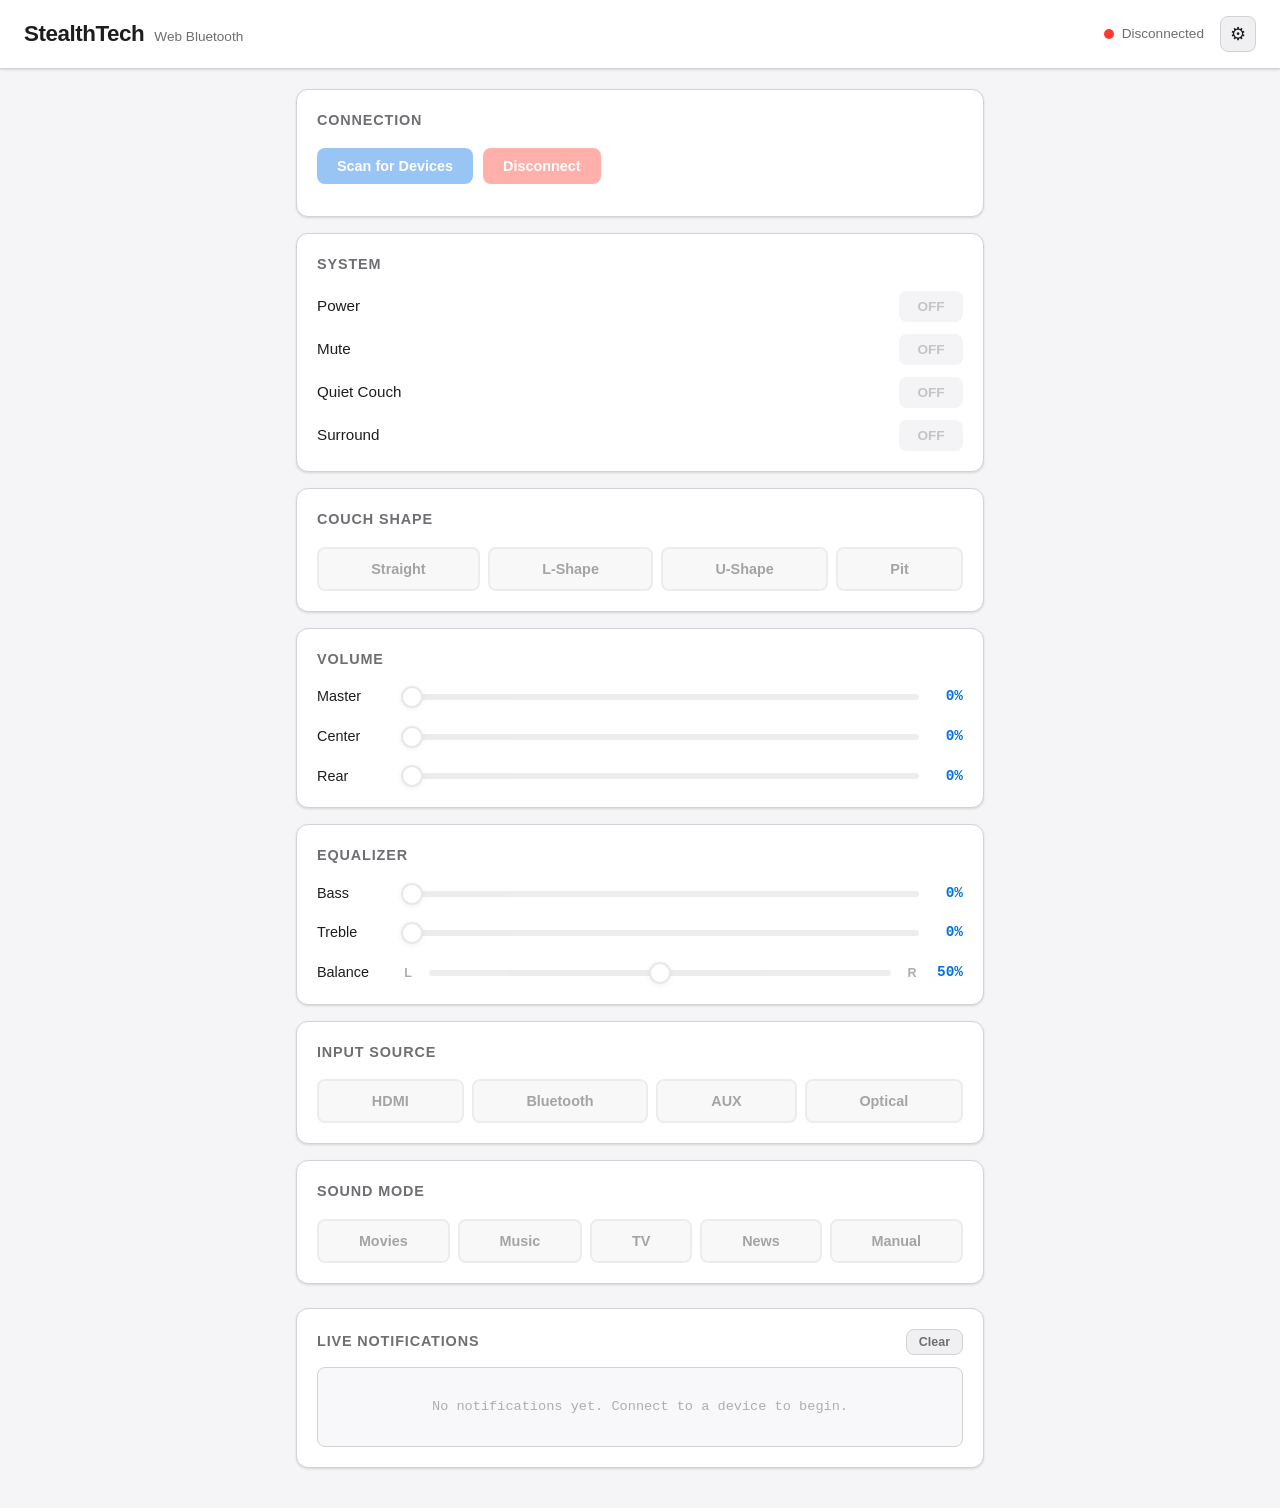
==== rust/cli/src/serve/static/standalone.html @ 354fd9c4 "Add full Rust workspace, Web Bluetooth UI, docs, and CI/CD Complete open-source implementation for c" ====
<!DOCTYPE html>
<html lang="en">
<head>
    <meta charset="UTF-8">
    <meta name="viewport" content="width=device-width, initial-scale=1.0">
    <title>Control Your Lovesac Sactionals StealthTech Sound + Charge From Your Phone</title>
    <meta name="description" content="Open this page on your phone and connect to your Lovesac Sactionals StealthTech Sound + Charge system in seconds. No app to install — control volume, bass, treble, inputs, and surround right from your browser.">
    <meta name="keywords" content="Lovesac, Sactionals, StealthTech, Sound + Charge, phone remote, control from phone, no app, web bluetooth, volume control, EQ, surround sound, Lovesac remote, Lovesac app alternative">
    <link rel="canonical" href="https://stealthtech.app/">
    <!-- Open Graph -->
    <meta property="og:title" content="Control Your Lovesac StealthTech From Your Phone — No App Needed">
    <meta property="og:description" content="Open this page on your phone and instantly connect to your Lovesac Sactionals StealthTech Sound + Charge. Adjust volume, EQ, inputs, and surround — no app install required.">
    <meta property="og:type" content="website">
    <meta property="og:url" content="https://stealthtech.app/">
    <meta property="og:image" content="https://stealthtech.app/favicon.svg">
    <meta property="og:site_name" content="StealthTech Remote">
    <!-- Twitter -->
    <meta name="twitter:card" content="summary">
    <meta name="twitter:title" content="Control Your Lovesac StealthTech From Your Phone — No App Needed">
    <meta name="twitter:description" content="Open this page and instantly connect to your Lovesac Sactionals Sound + Charge system. No app install required.">
    <!-- PWA / Mobile -->
    <link rel="stylesheet" href="style.css">
    <link rel="icon" href="favicon.svg" type="image/svg+xml">
    <link rel="manifest" href="manifest.json">
    <meta name="theme-color" content="#0071e3" media="(prefers-color-scheme: light)">
    <meta name="theme-color" content="#0a84ff" media="(prefers-color-scheme: dark)">
    <meta name="mobile-web-app-capable" content="yes">
    <!-- Structured Data -->
    <script type="application/ld+json">
    {
      "@context": "https://schema.org",
      "@type": "WebApplication",
      "name": "StealthTech Remote",
      "description": "Control your Lovesac Sactionals StealthTech Sound + Charge system from your phone. Open this page in Chrome, tap Connect, and adjust volume, EQ, inputs, and surround instantly — no app install needed.",
      "url": "https://stealthtech.app/",
      "applicationCategory": "UtilitiesApplication",
      "operatingSystem": "Android, Chrome OS, Windows, macOS",
      "browserRequirements": "Requires Web Bluetooth (Chrome, Edge, or Opera)",
      "offers": {
        "@type": "Offer",
        "price": "0",
        "priceCurrency": "USD"
      },
      "featureList": "Volume control, Bass and treble EQ, Input source switching, Sound mode presets, Surround speaker toggle, Couch shape configuration, Bluetooth media controls, Subwoofer status"
    }
    </script>
</head>
<body>
    <header>
        <div class="header-left">
            <h1>StealthTech</h1>
            <span class="subtitle">Web Bluetooth</span>
        </div>
        <div class="header-right">
            <div class="connection-status" id="connection-status" aria-live="polite">
                <span class="status-dot" id="status-dot"></span>
                <span class="status-text" id="status-text">Disconnected</span>
            </div>
            <button class="theme-toggle" id="theme-toggle" title="Toggle theme" aria-label="Toggle theme">
                <span id="theme-icon">&#9788;</span>
            </button>
        </div>
    </header>

    <main>
        <!-- Connection Panel -->
        <section class="card connection-card" id="connection-panel">
            <h2>Connection</h2>
            <!-- No mode tabs — bluetooth only -->
            <div class="mode-tabs" style="display:none">
                <button class="mode-tab" data-mode="server">Server BLE</button>
                <button class="mode-tab active" data-mode="bluetooth">Web Bluetooth</button>
            </div>
            <div id="server-connection" class="connection-mode" style="display:none">
                <div class="connection-controls">
                    <button class="btn btn-primary" id="scan-btn" disabled>Scan for Devices</button>
                    <button class="btn btn-danger" id="disconnect-btn" disabled>Disconnect</button>
                </div>
                <div class="device-list" id="device-list"></div>
            </div>
            <div id="bluetooth-connection" class="connection-mode">
                <div class="compat-banner" id="compat-banner" style="display:none"></div>
                <div class="connection-controls">
                    <button class="btn btn-primary" id="connect-btn">Connect</button>
                    <button class="btn btn-primary" id="reconnect-btn" style="display:none">Reconnect</button>
                    <button class="btn btn-danger" id="bt-disconnect-btn" disabled>Disconnect</button>
                </div>
            </div>
            <div id="firmware-info" class="device-list" style="display:none">
                <div class="device-item">
                    <div class="device-info">
                        <span class="device-name" id="device-name">Firmware</span>
                        <span class="device-address" id="firmware-version"></span>
                    </div>
                </div>
            </div>
            <div class="firmware-update-banner" id="firmware-update-banner" style="display:none"></div>
        </section>

        <!-- Power & Mute -->
        <section class="card" id="system-card">
            <h2>System</h2>
            <div class="toggle-group">
                <div class="toggle-row">
                    <label>Power</label>
                    <button class="toggle-btn" id="power-btn" data-active="false" aria-pressed="false">OFF</button>
                </div>
                <div class="toggle-row">
                    <label>Mute</label>
                    <button class="toggle-btn" id="mute-btn" data-active="false" aria-pressed="false">OFF</button>
                </div>
                <div class="toggle-row">
                    <label>Quiet Couch</label>
                    <button class="toggle-btn" id="quiet-couch-btn" data-active="false" aria-pressed="false">OFF</button>
                </div>
                <div class="toggle-row">
                    <label>Surround</label>
                    <button class="toggle-btn" id="surround-btn" data-active="false" aria-pressed="false">OFF</button>
                </div>
                <div class="toggle-row" id="subwoofer-row" style="display:none">
                    <label>Subwoofer</label>
                    <span class="status-badge" id="subwoofer-status">--</span>
                </div>
            </div>
        </section>

        <!-- Couch Shape -->
        <section class="card" id="shape-card">
            <h2>Couch Shape</h2>
            <div class="button-group">
                <button class="btn btn-option" data-shape="straight">Straight</button>
                <button class="btn btn-option" data-shape="lshape">L-Shape</button>
                <button class="btn btn-option" data-shape="ushape">U-Shape</button>
                <button class="btn btn-option" data-shape="pit">Pit</button>
            </div>
        </section>

        <!-- Volume Controls -->
        <section class="card" id="volume-card">
            <h2>Volume</h2>
            <div class="slider-group">
                <div class="slider-row">
                    <label for="volume-slider">Master</label>
                    <input type="range" id="volume-slider" min="0" max="36" value="0" aria-label="Master volume">
                    <span class="slider-value" id="volume-value">0%</span>
                </div>
                <div class="slider-row">
                    <label for="center-volume-slider">Center</label>
                    <input type="range" id="center-volume-slider" min="0" max="30" value="0" aria-label="Center volume">
                    <span class="slider-value" id="center-volume-value">0%</span>
                </div>
                <div class="slider-row">
                    <label for="rear-volume-slider">Rear</label>
                    <input type="range" id="rear-volume-slider" min="0" max="30" value="0" aria-label="Rear volume">
                    <span class="slider-value" id="rear-volume-value">0%</span>
                </div>
            </div>
        </section>

        <!-- EQ Controls -->
        <section class="card" id="eq-card">
            <h2>Equalizer</h2>
            <div class="slider-group">
                <div class="slider-row">
                    <label for="bass-slider">Bass</label>
                    <input type="range" id="bass-slider" min="0" max="20" value="0" aria-label="Bass level">
                    <span class="slider-value" id="bass-value">0%</span>
                </div>
                <div class="slider-row">
                    <label for="treble-slider">Treble</label>
                    <input type="range" id="treble-slider" min="0" max="20" value="0" aria-label="Treble level">
                    <span class="slider-value" id="treble-value">0%</span>
                </div>
                <div class="slider-row">
                    <label for="balance-slider">Balance</label>
                    <span class="slider-label-left">L</span>
                    <input type="range" id="balance-slider" min="0" max="100" value="50" aria-label="Left/right balance">
                    <span class="slider-label-right">R</span>
                    <span class="slider-value" id="balance-value">50%</span>
                </div>
            </div>
        </section>

        <!-- Input Source -->
        <section class="card" id="input-card">
            <h2>Input Source</h2>
            <div class="button-group">
                <button class="btn btn-option" data-input="hdmi">HDMI</button>
                <button class="btn btn-option" data-input="bluetooth">Bluetooth</button>
                <button class="btn btn-option" data-input="aux">AUX</button>
                <button class="btn btn-option" data-input="optical">Optical</button>
            </div>
        </section>

        <!-- Media Controls (shown only for Bluetooth input) -->
        <section class="card" id="media-card" style="display:none">
            <h2>Media Controls</h2>
            <div class="button-group media-controls">
                <button class="btn btn-option" id="skip-back-btn" aria-label="Previous track">&#9198;</button>
                <button class="btn btn-option" id="play-pause-btn" aria-label="Play/Pause">&#9199;</button>
                <button class="btn btn-option" id="skip-fwd-btn" aria-label="Next track">&#9197;</button>
            </div>
        </section>

        <!-- Sound Mode -->
        <section class="card" id="mode-card">
            <h2>Sound Mode</h2>
            <div class="button-group">
                <button class="btn btn-option" data-mode="movies" title="Enhanced surround and bass for movie soundtracks">Movies</button>
                <button class="btn btn-option" data-mode="music" title="Balanced stereo optimized for music playback">Music</button>
                <button class="btn btn-option" data-mode="tv" title="Balanced mode for TV shows and streaming">TV</button>
                <button class="btn btn-option" data-mode="news" title="Enhanced dialog clarity for speech-heavy content">News</button>
                <button class="btn btn-option" data-mode="manual" title="Uses your custom bass, treble, and balance settings">Manual</button>
            </div>
        </section>

        <!-- Notification Log -->
        <section class="card log-card" id="log-card">
            <div class="log-header">
                <h2>Live Notifications</h2>
                <button class="btn btn-small" id="clear-log-btn">Clear</button>
            </div>
            <div class="log-container" id="log-container">
                <div class="log-empty" id="log-empty">No notifications yet. Connect to a device to begin.</div>
            </div>
        </section>
    </main>

    <noscript>
        <section class="card" style="margin:20px auto;max-width:720px;padding:20px">
            <h2>Control Your Lovesac Sactionals StealthTech Sound + Charge</h2>
            <p>StealthTech Remote lets you control your Lovesac Sactionals StealthTech Sound + Charge system directly from your phone — no app to download or install. Open this page in Chrome on your phone, tap Connect, and you can adjust volume, bass, treble, balance, input source, sound modes, surround speakers, and more.</p>
            <p>JavaScript is required to connect to your system via Bluetooth. Please enable JavaScript and reload the page.</p>
        </section>
    </noscript>

    <script src="shared.js"></script>
    <script type="module" src="bluetooth.js"></script>
</body>
</html>
---- rust/cli/src/serve/static/style.css ----
/* ============================================================================
   StealthTech Remote -- CSS
   System-aware light/dark mode with manual toggle
   ============================================================================ */

/* ---------- Custom Properties (Light Mode Defaults) ---------- */
:root {
    --bg-primary: #f5f5f7;
    --bg-card: #ffffff;
    --bg-input: #f0f0f2;
    --text-primary: #1d1d1f;
    --text-secondary: #6e6e73;
    --text-muted: #aeaeb2;
    --border: #d2d2d7;
    --accent: #0071e3;
    --accent-hover: #0077ed;
    --accent-active: #0062cc;
    --danger: #ff3b30;
    --danger-hover: #e0352b;
    --success: #34c759;
    --warning: #ff9f0a;
    --shadow: 0 1px 3px rgba(0, 0, 0, 0.08), 0 1px 2px rgba(0, 0, 0, 0.06);
    --shadow-hover: 0 4px 12px rgba(0, 0, 0, 0.1);
    --radius: 12px;
    --radius-sm: 8px;
    --transition: 0.2s ease;
    --slider-track: #d2d2d7;
    --slider-fill: var(--accent);
    --slider-thumb: #ffffff;
    --slider-thumb-border: #c7c7cc;
    --toggle-off-bg: #e5e5ea;
    --toggle-on-bg: var(--accent);
    --log-bg: #f8f8fa;
    --log-entry: #e8e8ed;
}

/* ---------- Dark Mode ---------- */
[data-theme="dark"] {
    --bg-primary: #1c1c1e;
    --bg-card: #2c2c2e;
    --bg-input: #3a3a3c;
    --text-primary: #f5f5f7;
    --text-secondary: #98989d;
    --text-muted: #636366;
    --border: #48484a;
    --accent: #0a84ff;
    --accent-hover: #409cff;
    --accent-active: #0071e3;
    --shadow: 0 1px 3px rgba(0, 0, 0, 0.3), 0 1px 2px rgba(0, 0, 0, 0.2);
    --shadow-hover: 0 4px 12px rgba(0, 0, 0, 0.4);
    --slider-track: #48484a;
    --slider-thumb: #e5e5ea;
    --slider-thumb-border: #636366;
    --toggle-off-bg: #48484a;
    --log-bg: #1c1c1e;
    --log-entry: #3a3a3c;
}

/* ---------- System Dark Mode (auto) ---------- */
@media (prefers-color-scheme: dark) {
    :root:not([data-theme="light"]) {
        --bg-primary: #1c1c1e;
        --bg-card: #2c2c2e;
        --bg-input: #3a3a3c;
        --text-primary: #f5f5f7;
        --text-secondary: #98989d;
        --text-muted: #636366;
        --border: #48484a;
        --accent: #0a84ff;
        --accent-hover: #409cff;
        --accent-active: #0071e3;
        --shadow: 0 1px 3px rgba(0, 0, 0, 0.3), 0 1px 2px rgba(0, 0, 0, 0.2);
        --shadow-hover: 0 4px 12px rgba(0, 0, 0, 0.4);
        --slider-track: #48484a;
        --slider-thumb: #e5e5ea;
        --slider-thumb-border: #636366;
        --toggle-off-bg: #48484a;
        --log-bg: #1c1c1e;
        --log-entry: #3a3a3c;
    }
}

/* ---------- Reset & Base ---------- */
*, *::before, *::after {
    box-sizing: border-box;
    margin: 0;
    padding: 0;
}

body {
    font-family: -apple-system, BlinkMacSystemFont, "Segoe UI", Roboto,
        "Helvetica Neue", Arial, sans-serif;
    background: var(--bg-primary);
    color: var(--text-primary);
    line-height: 1.5;
    min-height: 100vh;
    transition: background var(--transition), color var(--transition);
}

/* ---------- Header ---------- */
header {
    display: flex;
    align-items: center;
    justify-content: space-between;
    padding: 16px 24px;
    background: var(--bg-card);
    border-bottom: 1px solid var(--border);
    position: sticky;
    top: 0;
    z-index: 100;
    box-shadow: var(--shadow);
}

.header-left {
    display: flex;
    align-items: baseline;
    gap: 10px;
}

header h1 {
    font-size: 1.4rem;
    font-weight: 700;
    letter-spacing: -0.02em;
}

.subtitle {
    font-size: 0.85rem;
    color: var(--text-secondary);
    font-weight: 400;
}

.header-right {
    display: flex;
    align-items: center;
    gap: 16px;
}

/* ---------- Connection Status ---------- */
.connection-status {
    display: flex;
    align-items: center;
    gap: 8px;
    font-size: 0.85rem;
    color: var(--text-secondary);
}

.status-dot {
    width: 10px;
    height: 10px;
    border-radius: 50%;
    background: var(--danger);
    transition: background var(--transition);
}

.status-dot.connected {
    background: var(--success);
}

.status-dot.connecting {
    background: var(--warning);
    animation: pulse 1.2s ease-in-out infinite;
}

@keyframes pulse {
    0%, 100% { opacity: 1; }
    50% { opacity: 0.4; }
}

/* ---------- Theme Toggle ---------- */
.theme-toggle {
    background: var(--bg-input);
    border: 1px solid var(--border);
    border-radius: var(--radius-sm);
    width: 36px;
    height: 36px;
    display: flex;
    align-items: center;
    justify-content: center;
    cursor: pointer;
    font-size: 1.1rem;
    color: var(--text-primary);
    transition: all var(--transition);
}

.theme-toggle:hover {
    background: var(--border);
}

/* ---------- Main Layout ---------- */
main {
    max-width: 720px;
    margin: 0 auto;
    padding: 20px 16px 40px;
    display: flex;
    flex-direction: column;
    gap: 16px;
}

/* ---------- Cards ---------- */
.card {
    background: var(--bg-card);
    border: 1px solid var(--border);
    border-radius: var(--radius);
    padding: 20px;
    box-shadow: var(--shadow);
    transition: box-shadow var(--transition), background var(--transition),
        border-color var(--transition);
}

.card h2 {
    font-size: 0.9rem;
    font-weight: 600;
    text-transform: uppercase;
    letter-spacing: 0.06em;
    color: var(--text-secondary);
    margin-bottom: 16px;
}

/* ---------- Mode Tabs ---------- */
.mode-tabs {
    display: flex;
    gap: 4px;
    margin-bottom: 16px;
    background: var(--bg-input);
    border-radius: var(--radius-sm);
    padding: 3px;
}

.mode-tab {
    flex: 1;
    padding: 8px 16px;
    border: none;
    border-radius: 6px;
    background: transparent;
    color: var(--text-secondary);
    font-size: 0.85rem;
    font-weight: 600;
    cursor: pointer;
    transition: all var(--transition);
}

.mode-tab:hover {
    color: var(--text-primary);
}

.mode-tab.active {
    background: var(--bg-card);
    color: var(--text-primary);
    box-shadow: 0 1px 3px rgba(0, 0, 0, 0.1);
}

/* ---------- Compat Banner ---------- */
.compat-banner {
    background: var(--warning);
    color: #1d1d1f;
    padding: 12px 16px;
    border-radius: var(--radius-sm);
    margin-bottom: 12px;
    font-size: 0.85rem;
    line-height: 1.5;
}

.compat-banner p {
    margin-bottom: 4px;
}

.compat-banner p:last-child {
    margin-bottom: 0;
}

/* ---------- Firmware Update Banner ---------- */
.firmware-update-banner {
    background: var(--warning);
    color: #1d1d1f;
    padding: 10px 14px;
    border-radius: var(--radius-sm);
    margin-top: 12px;
    font-size: 0.85rem;
    font-weight: 500;
    line-height: 1.4;
}

.firmware-update-banner a {
    color: #1d1d1f;
    font-weight: 700;
    text-decoration: underline;
}

/* ---------- Connection Card ---------- */
.connection-controls {
    display: flex;
    gap: 10px;
    margin-bottom: 12px;
}

.device-list {
    display: flex;
    flex-direction: column;
    gap: 6px;
}

.device-item {
    display: flex;
    align-items: center;
    justify-content: space-between;
    padding: 10px 14px;
    background: var(--bg-input);
    border-radius: var(--radius-sm);
    border: 1px solid var(--border);
    transition: all var(--transition);
}

.device-item:hover {
    border-color: var(--accent);
}

.device-info {
    display: flex;
    flex-direction: column;
}

.device-name {
    font-weight: 600;
    font-size: 0.95rem;
}

.device-address {
    font-size: 0.8rem;
    color: var(--text-secondary);
    font-family: "SF Mono", SFMono-Regular, Menlo, Monaco, Consolas, monospace;
}

.device-rssi {
    font-size: 0.8rem;
    color: var(--text-muted);
}

/* ---------- Buttons ---------- */
.btn {
    display: inline-flex;
    align-items: center;
    justify-content: center;
    padding: 10px 20px;
    border: none;
    border-radius: var(--radius-sm);
    font-size: 0.9rem;
    font-weight: 600;
    cursor: pointer;
    transition: all var(--transition);
    white-space: nowrap;
}

.btn:disabled {
    opacity: 0.4;
    cursor: not-allowed;
}

.btn-primary {
    background: var(--accent);
    color: #fff;
}

.btn-primary:hover:not(:disabled) {
    background: var(--accent-hover);
}

.btn-primary:active:not(:disabled) {
    background: var(--accent-active);
    transform: scale(0.97);
}

.btn-danger {
    background: var(--danger);
    color: #fff;
}

.btn-danger:hover:not(:disabled) {
    background: var(--danger-hover);
}

.btn-small {
    padding: 5px 12px;
    font-size: 0.78rem;
    background: var(--bg-input);
    color: var(--text-secondary);
    border: 1px solid var(--border);
}

.btn-small:hover {
    background: var(--border);
}

/* ---------- Option Buttons (Input/Mode) ---------- */
.button-group {
    display: flex;
    flex-wrap: wrap;
    gap: 8px;
}

.btn-option {
    flex: 1 1 auto;
    min-width: 100px;
    padding: 12px 16px;
    background: var(--bg-input);
    color: var(--text-primary);
    border: 2px solid var(--border);
    border-radius: var(--radius-sm);
    font-size: 0.9rem;
    font-weight: 600;
    cursor: pointer;
    transition: all var(--transition);
}

.btn-option:hover {
    border-color: var(--accent);
    color: var(--accent);
}

.btn-option.active {
    background: var(--accent);
    color: #fff;
    border-color: var(--accent);
}

/* ---------- Toggle Buttons ---------- */
.toggle-group {
    display: flex;
    flex-direction: column;
    gap: 12px;
}

.toggle-row {
    display: flex;
    align-items: center;
    justify-content: space-between;
}

.toggle-row label {
    font-size: 0.95rem;
    font-weight: 500;
}

.toggle-btn {
    min-width: 64px;
    padding: 8px 16px;
    border: none;
    border-radius: var(--radius-sm);
    font-size: 0.85rem;
    font-weight: 700;
    cursor: pointer;
    transition: all var(--transition);
    background: var(--toggle-off-bg);
    color: var(--text-secondary);
}

.toggle-btn[data-active="true"] {
    background: var(--toggle-on-bg);
    color: #fff;
}

.toggle-btn:disabled {
    opacity: 0.4;
    cursor: not-allowed;
}

/* ---------- Status Badge (subwoofer indicator) ---------- */
.status-badge {
    padding: 4px 12px;
    border-radius: var(--radius-sm);
    font-size: 0.82rem;
    font-weight: 600;
}

.badge-connected {
    background: rgba(52, 199, 89, 0.15);
    color: var(--success);
}

.badge-disconnected {
    background: rgba(255, 59, 48, 0.15);
    color: var(--danger);
}

/* ---------- Balance L/R labels ---------- */
.slider-label-left, .slider-label-right {
    font-size: 0.78rem;
    font-weight: 600;
    color: var(--text-muted);
    min-width: 14px;
    text-align: center;
}

/* ---------- Media Controls ---------- */
.media-controls {
    justify-content: center;
}

.media-controls .btn-option {
    flex: 0 0 auto;
    min-width: 60px;
    font-size: 1.4rem;
    padding: 12px 20px;
}

/* ---------- Sliders ---------- */
.slider-group {
    display: flex;
    flex-direction: column;
    gap: 18px;
}

.slider-row {
    display: flex;
    align-items: center;
    gap: 14px;
}

.slider-row label {
    min-width: 70px;
    font-size: 0.9rem;
    font-weight: 500;
    color: var(--text-primary);
}

.slider-value {
    min-width: 30px;
    text-align: right;
    font-size: 0.9rem;
    font-weight: 700;
    font-family: "SF Mono", SFMono-Regular, Menlo, Monaco, Consolas, monospace;
    color: var(--accent);
}

/* Custom range slider styling */
input[type="range"] {
    -webkit-appearance: none;
    appearance: none;
    flex: 1;
    height: 6px;
    background: var(--slider-track);
    border-radius: 3px;
    outline: none;
    transition: background var(--transition);
}

input[type="range"]::-webkit-slider-thumb {
    -webkit-appearance: none;
    appearance: none;
    width: 22px;
    height: 22px;
    background: var(--slider-thumb);
    border: 2px solid var(--slider-thumb-border);
    border-radius: 50%;
    cursor: pointer;
    box-shadow: 0 1px 4px rgba(0, 0, 0, 0.15);
    transition: all var(--transition);
}

input[type="range"]:disabled {
    opacity: 0.4;
    cursor: not-allowed;
}

input[type="range"]:disabled::-webkit-slider-thumb {
    cursor: not-allowed;
}

input[type="range"]::-webkit-slider-thumb:hover {
    transform: scale(1.15);
    border-color: var(--accent);
}

input[type="range"]::-webkit-slider-thumb:active {
    transform: scale(1.05);
    border-color: var(--accent);
    box-shadow: 0 0 0 4px rgba(0, 113, 227, 0.2);
}

input[type="range"]::-moz-range-thumb {
    width: 22px;
    height: 22px;
    background: var(--slider-thumb);
    border: 2px solid var(--slider-thumb-border);
    border-radius: 50%;
    cursor: pointer;
    box-shadow: 0 1px 4px rgba(0, 0, 0, 0.15);
    transition: all var(--transition);
}

input[type="range"]::-moz-range-thumb:hover {
    transform: scale(1.15);
    border-color: var(--accent);
}

input[type="range"]::-moz-range-track {
    height: 6px;
    background: var(--slider-track);
    border-radius: 3px;
}

/* ---------- Notification Log ---------- */
.log-card {
    margin-top: 8px;
}

.log-header {
    display: flex;
    align-items: center;
    justify-content: space-between;
    margin-bottom: 12px;
}

.log-header h2 {
    margin-bottom: 0;
}

.log-container {
    background: var(--log-bg);
    border: 1px solid var(--border);
    border-radius: var(--radius-sm);
    max-height: 260px;
    overflow-y: auto;
    padding: 8px;
    font-family: "SF Mono", SFMono-Regular, Menlo, Monaco, Consolas, monospace;
    font-size: 0.78rem;
    line-height: 1.6;
}

.log-empty {
    padding: 20px;
    text-align: center;
    color: var(--text-muted);
    font-family: inherit;
    font-size: 0.85rem;
}

.log-entry {
    padding: 4px 8px;
    border-radius: 4px;
    margin-bottom: 2px;
    word-break: break-all;
}

.log-entry:nth-child(odd) {
    background: var(--log-entry);
}

.log-time {
    color: var(--text-muted);
    margin-right: 8px;
}

.log-message {
    color: var(--text-primary);
}

/* ---------- Scanning indicator ---------- */
.scanning-indicator {
    display: flex;
    align-items: center;
    justify-content: center;
    gap: 10px;
    padding: 16px;
    color: var(--text-secondary);
    font-size: 0.9rem;
}

.spinner {
    width: 18px;
    height: 18px;
    border: 2px solid var(--border);
    border-top-color: var(--accent);
    border-radius: 50%;
    animation: spin 0.8s linear infinite;
}

@keyframes spin {
    to { transform: rotate(360deg); }
}

/* ---------- Error toast ---------- */
.error-toast {
    position: fixed;
    bottom: 20px;
    left: 50%;
    transform: translateX(-50%) translateY(100px);
    background: var(--danger);
    color: #fff;
    padding: 12px 24px;
    border-radius: var(--radius-sm);
    font-size: 0.9rem;
    font-weight: 500;
    box-shadow: 0 4px 16px rgba(0, 0, 0, 0.2);
    z-index: 200;
    opacity: 0;
    transition: all 0.3s ease;
    pointer-events: none;
}

.error-toast.visible {
    transform: translateX(-50%) translateY(0);
    opacity: 1;
    pointer-events: auto;
}

/* ---------- Responsive ---------- */
@media (max-width: 520px) {
    header {
        padding: 12px 16px;
    }

    header h1 {
        font-size: 1.15rem;
    }

    .subtitle {
        display: none;
    }

    main {
        padding: 12px 10px 32px;
        gap: 12px;
    }

    .card {
        padding: 16px;
    }

    .btn-option {
        min-width: 80px;
        padding: 10px 12px;
        font-size: 0.82rem;
    }

    .slider-row label {
        min-width: 55px;
        font-size: 0.82rem;
    }

    .connection-controls {
        flex-direction: column;
    }
}

@media (max-width: 360px) {
    .button-group {
        flex-direction: column;
    }

    .btn-option {
        min-width: auto;
    }
}
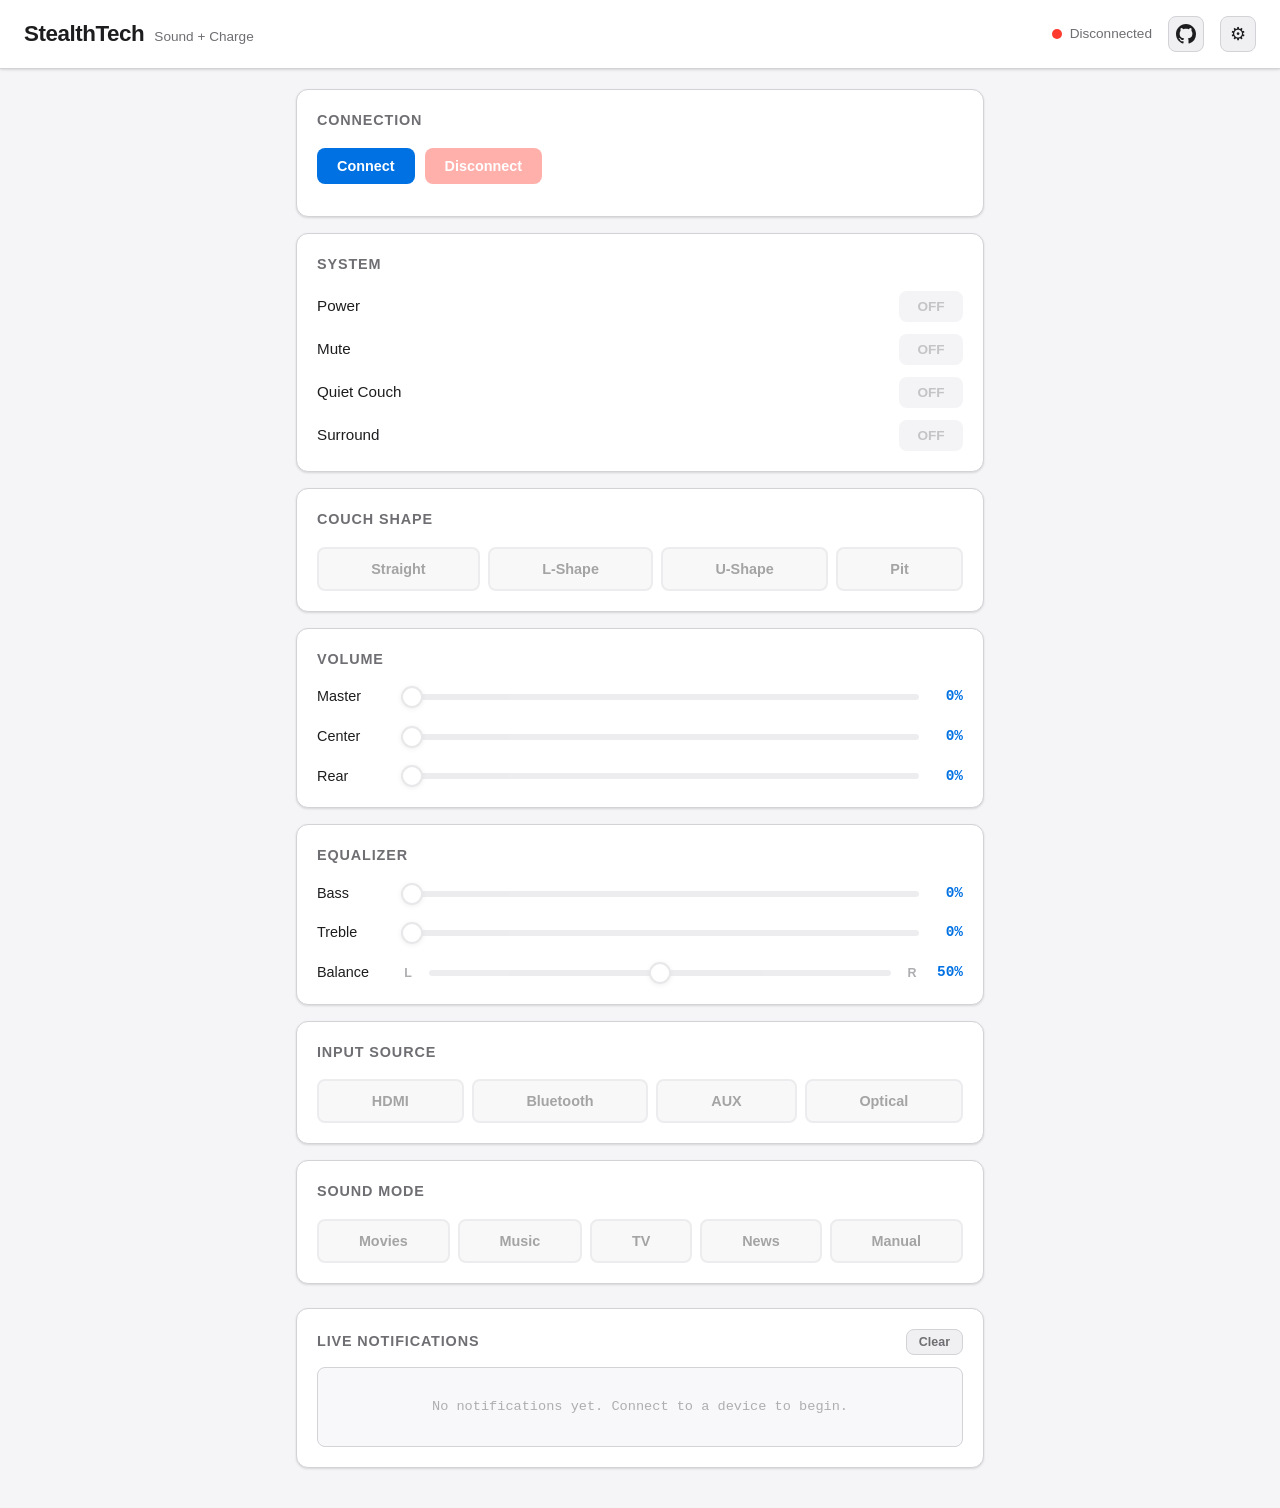
==== commit 72cdc67f: "Rebrand subtitle to Sound + Charge and add GitHub link Change the header subtitle from "Web Bluetoot" ====
--- a/rust/cli/src/serve/static/standalone.html
+++ b/rust/cli/src/serve/static/standalone.html
@@ -49,13 +49,16 @@
     <header>
         <div class="header-left">
             <h1>StealthTech</h1>
-            <span class="subtitle">Web Bluetooth</span>
+            <span class="subtitle">Sound + Charge</span>
         </div>
         <div class="header-right">
             <div class="connection-status" id="connection-status" aria-live="polite">
                 <span class="status-dot" id="status-dot"></span>
                 <span class="status-text" id="status-text">Disconnected</span>
             </div>
+            <a class="github-link" href="https://github.com/jackspirou/libstealthtech" target="_blank" rel="noopener" title="View source on GitHub" aria-label="View source on GitHub">
+                <svg width="20" height="20" viewBox="0 0 16 16" fill="currentColor"><path d="M8 0C3.58 0 0 3.58 0 8c0 3.54 2.29 6.53 5.47 7.59.4.07.55-.17.55-.38 0-.19-.01-.82-.01-1.49-2.01.37-2.53-.49-2.69-.94-.09-.23-.48-.94-.82-1.13-.28-.15-.68-.52-.01-.53.63-.01 1.08.58 1.23.82.72 1.21 1.87.87 2.33.66.07-.52.28-.87.51-1.07-1.78-.2-3.64-.89-3.64-3.95 0-.87.31-1.59.82-2.15-.08-.2-.36-1.02.08-2.12 0 0 .67-.21 2.2.82.64-.18 1.32-.27 2-.27s1.36.09 2 .27c1.53-1.04 2.2-.82 2.2-.82.44 1.1.16 1.92.08 2.12.51.56.82 1.27.82 2.15 0 3.07-1.87 3.75-3.65 3.95.29.25.54.73.54 1.48 0 1.07-.01 1.93-.01 2.2 0 .21.15.46.55.38A8.01 8.01 0 0 0 16 8c0-4.42-3.58-8-8-8z"/></svg>
+            </a>
             <button class="theme-toggle" id="theme-toggle" title="Toggle theme" aria-label="Toggle theme">
                 <span id="theme-icon">&#9788;</span>
             </button>
--- a/rust/cli/src/serve/static/style.css
+++ b/rust/cli/src/serve/static/style.css
@@ -186,6 +186,24 @@
     background: var(--border);
 }
 
+.github-link {
+    background: var(--bg-input);
+    border: 1px solid var(--border);
+    border-radius: var(--radius-sm);
+    width: 36px;
+    height: 36px;
+    display: flex;
+    align-items: center;
+    justify-content: center;
+    color: var(--text-primary);
+    transition: all var(--transition);
+    text-decoration: none;
+}
+
+.github-link:hover {
+    background: var(--border);
+}
+
 /* ---------- Main Layout ---------- */
 main {
     max-width: 720px;
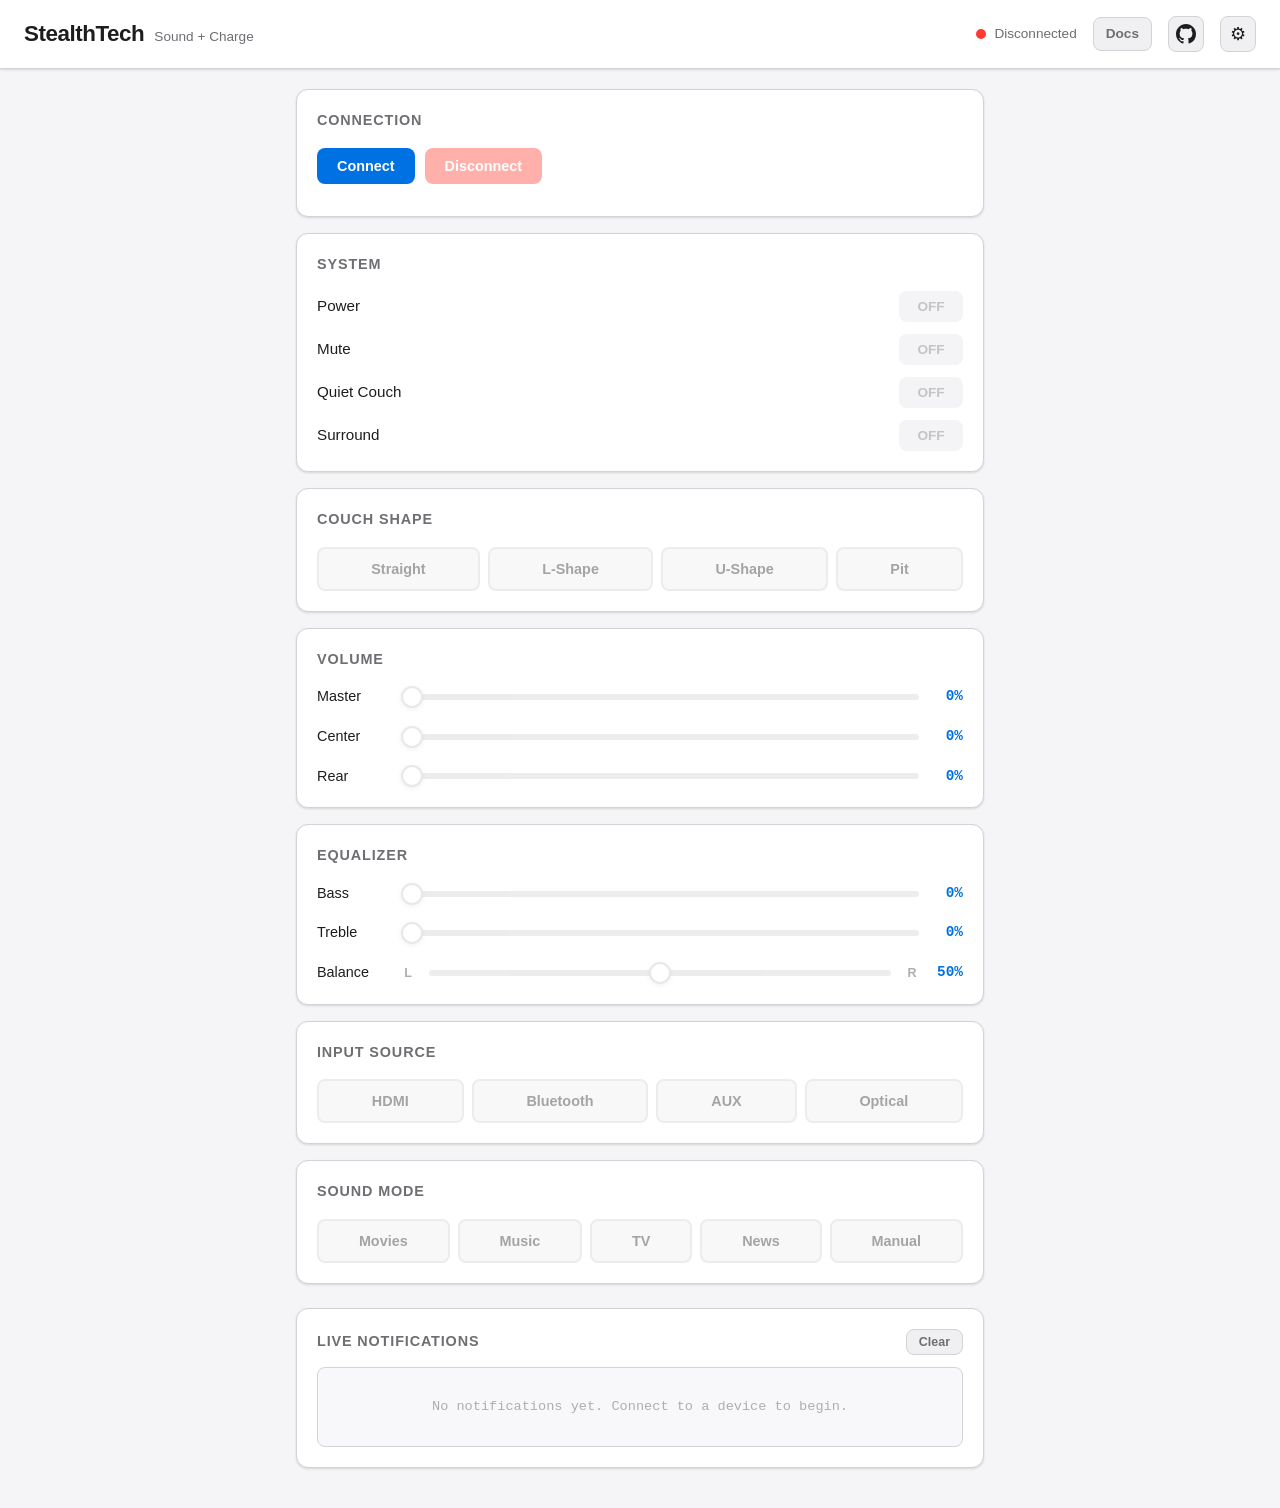
==== commit be4c3fa7: "Add documentation pages to stealthtech.app Embed the docs/ markdown files into the CLI binary via Ru" ====
--- a/rust/cli/src/serve/static/standalone.html
+++ b/rust/cli/src/serve/static/standalone.html
@@ -56,6 +56,7 @@
                 <span class="status-dot" id="status-dot"></span>
                 <span class="status-text" id="status-text">Disconnected</span>
             </div>
+            <a class="docs-link" href="/docs/" title="Documentation">Docs</a>
             <a class="github-link" href="https://github.com/jackspirou/libstealthtech" target="_blank" rel="noopener" title="View source on GitHub" aria-label="View source on GitHub">
                 <svg width="20" height="20" viewBox="0 0 16 16" fill="currentColor"><path d="M8 0C3.58 0 0 3.58 0 8c0 3.54 2.29 6.53 5.47 7.59.4.07.55-.17.55-.38 0-.19-.01-.82-.01-1.49-2.01.37-2.53-.49-2.69-.94-.09-.23-.48-.94-.82-1.13-.28-.15-.68-.52-.01-.53.63-.01 1.08.58 1.23.82.72 1.21 1.87.87 2.33.66.07-.52.28-.87.51-1.07-1.78-.2-3.64-.89-3.64-3.95 0-.87.31-1.59.82-2.15-.08-.2-.36-1.02.08-2.12 0 0 .67-.21 2.2.82.64-.18 1.32-.27 2-.27s1.36.09 2 .27c1.53-1.04 2.2-.82 2.2-.82.44 1.1.16 1.92.08 2.12.51.56.82 1.27.82 2.15 0 3.07-1.87 3.75-3.65 3.95.29.25.54.73.54 1.48 0 1.07-.01 1.93-.01 2.2 0 .21.15.46.55.38A8.01 8.01 0 0 0 16 8c0-4.42-3.58-8-8-8z"/></svg>
             </a>
--- a/rust/cli/src/serve/static/style.css
+++ b/rust/cli/src/serve/static/style.css
@@ -769,3 +769,229 @@
         min-width: auto;
     }
 }
+
+/* ---------- Documentation Pages ---------- */
+
+.header-home {
+    font-size: 1.4rem;
+    font-weight: 700;
+    letter-spacing: -0.02em;
+    color: var(--text-primary);
+    text-decoration: none;
+}
+
+.header-home:hover {
+    color: var(--accent);
+}
+
+.docs-link {
+    font-size: 0.85rem;
+    font-weight: 600;
+    color: var(--text-secondary);
+    text-decoration: none;
+    padding: 6px 12px;
+    border-radius: var(--radius-sm);
+    background: var(--bg-input);
+    border: 1px solid var(--border);
+    transition: all var(--transition);
+}
+
+.docs-link:hover {
+    background: var(--border);
+    color: var(--text-primary);
+}
+
+.doc-content {
+    max-width: 800px;
+    margin: 0 auto;
+    padding: 32px 24px 60px;
+}
+
+.doc-content article {
+    line-height: 1.7;
+}
+
+.doc-content h1 {
+    font-size: 2rem;
+    font-weight: 700;
+    margin-bottom: 8px;
+    letter-spacing: -0.02em;
+}
+
+.doc-content h2 {
+    font-size: 1.4rem;
+    font-weight: 700;
+    margin-top: 2.5em;
+    margin-bottom: 0.75em;
+    padding-bottom: 0.3em;
+    border-bottom: 1px solid var(--border);
+    color: var(--text-primary);
+    text-transform: none;
+    letter-spacing: normal;
+}
+
+.doc-content h3 {
+    font-size: 1.15rem;
+    font-weight: 600;
+    margin-top: 2em;
+    margin-bottom: 0.5em;
+}
+
+.doc-content h4 {
+    font-size: 1rem;
+    font-weight: 600;
+    margin-top: 1.5em;
+    margin-bottom: 0.5em;
+}
+
+.doc-content p {
+    margin-bottom: 1em;
+}
+
+.doc-content a {
+    color: var(--accent);
+    text-decoration: none;
+}
+
+.doc-content a:hover {
+    text-decoration: underline;
+}
+
+.doc-content ul, .doc-content ol {
+    margin-bottom: 1em;
+    padding-left: 1.5em;
+}
+
+.doc-content li {
+    margin-bottom: 0.3em;
+}
+
+.doc-content code {
+    font-family: "SF Mono", SFMono-Regular, Menlo, Monaco, Consolas, monospace;
+    font-size: 0.88em;
+    background: var(--bg-input);
+    padding: 2px 6px;
+    border-radius: 4px;
+    border: 1px solid var(--border);
+}
+
+.doc-content pre {
+    background: var(--bg-input);
+    border: 1px solid var(--border);
+    border-radius: var(--radius-sm);
+    padding: 16px;
+    overflow-x: auto;
+    margin-bottom: 1em;
+    line-height: 1.5;
+}
+
+.doc-content pre code {
+    background: none;
+    border: none;
+    padding: 0;
+    font-size: 0.85rem;
+}
+
+.doc-content table {
+    width: 100%;
+    border-collapse: collapse;
+    margin-bottom: 1em;
+    font-size: 0.9rem;
+    display: block;
+    overflow-x: auto;
+}
+
+.doc-content th {
+    text-align: left;
+    font-weight: 600;
+    padding: 10px 12px;
+    border-bottom: 2px solid var(--border);
+    background: var(--bg-input);
+}
+
+.doc-content td {
+    padding: 8px 12px;
+    border-bottom: 1px solid var(--border);
+}
+
+.doc-content tr:hover td {
+    background: var(--bg-input);
+}
+
+.doc-content blockquote {
+    border-left: 3px solid var(--accent);
+    padding-left: 16px;
+    margin: 1em 0;
+    color: var(--text-secondary);
+}
+
+.doc-content hr {
+    border: none;
+    border-top: 1px solid var(--border);
+    margin: 2em 0;
+}
+
+/* Documentation index page */
+.doc-index {
+    display: flex;
+    flex-direction: column;
+    gap: 12px;
+    margin-top: 24px;
+}
+
+.doc-index-card {
+    display: block;
+    background: var(--bg-card);
+    border: 1px solid var(--border);
+    border-radius: var(--radius);
+    padding: 20px;
+    text-decoration: none;
+    color: inherit;
+    box-shadow: var(--shadow);
+    transition: box-shadow var(--transition), border-color var(--transition);
+}
+
+.doc-index-card:hover {
+    box-shadow: var(--shadow-hover);
+    border-color: var(--accent);
+}
+
+.doc-index-card h3 {
+    font-size: 1.1rem;
+    font-weight: 600;
+    color: var(--accent);
+    margin-bottom: 6px;
+}
+
+.doc-index-card p {
+    font-size: 0.9rem;
+    color: var(--text-secondary);
+    margin: 0;
+    line-height: 1.5;
+}
+
+@media (max-width: 520px) {
+    .doc-content {
+        padding: 16px 12px 40px;
+    }
+
+    .doc-content h1 {
+        font-size: 1.5rem;
+    }
+
+    .doc-content h2 {
+        font-size: 1.2rem;
+    }
+
+    .doc-content pre {
+        font-size: 0.78rem;
+    }
+
+    .doc-content table {
+        font-size: 0.8rem;
+    }
+
+    .doc-content th, .doc-content td {
+        padding: 6px 8px;
+    }
+}
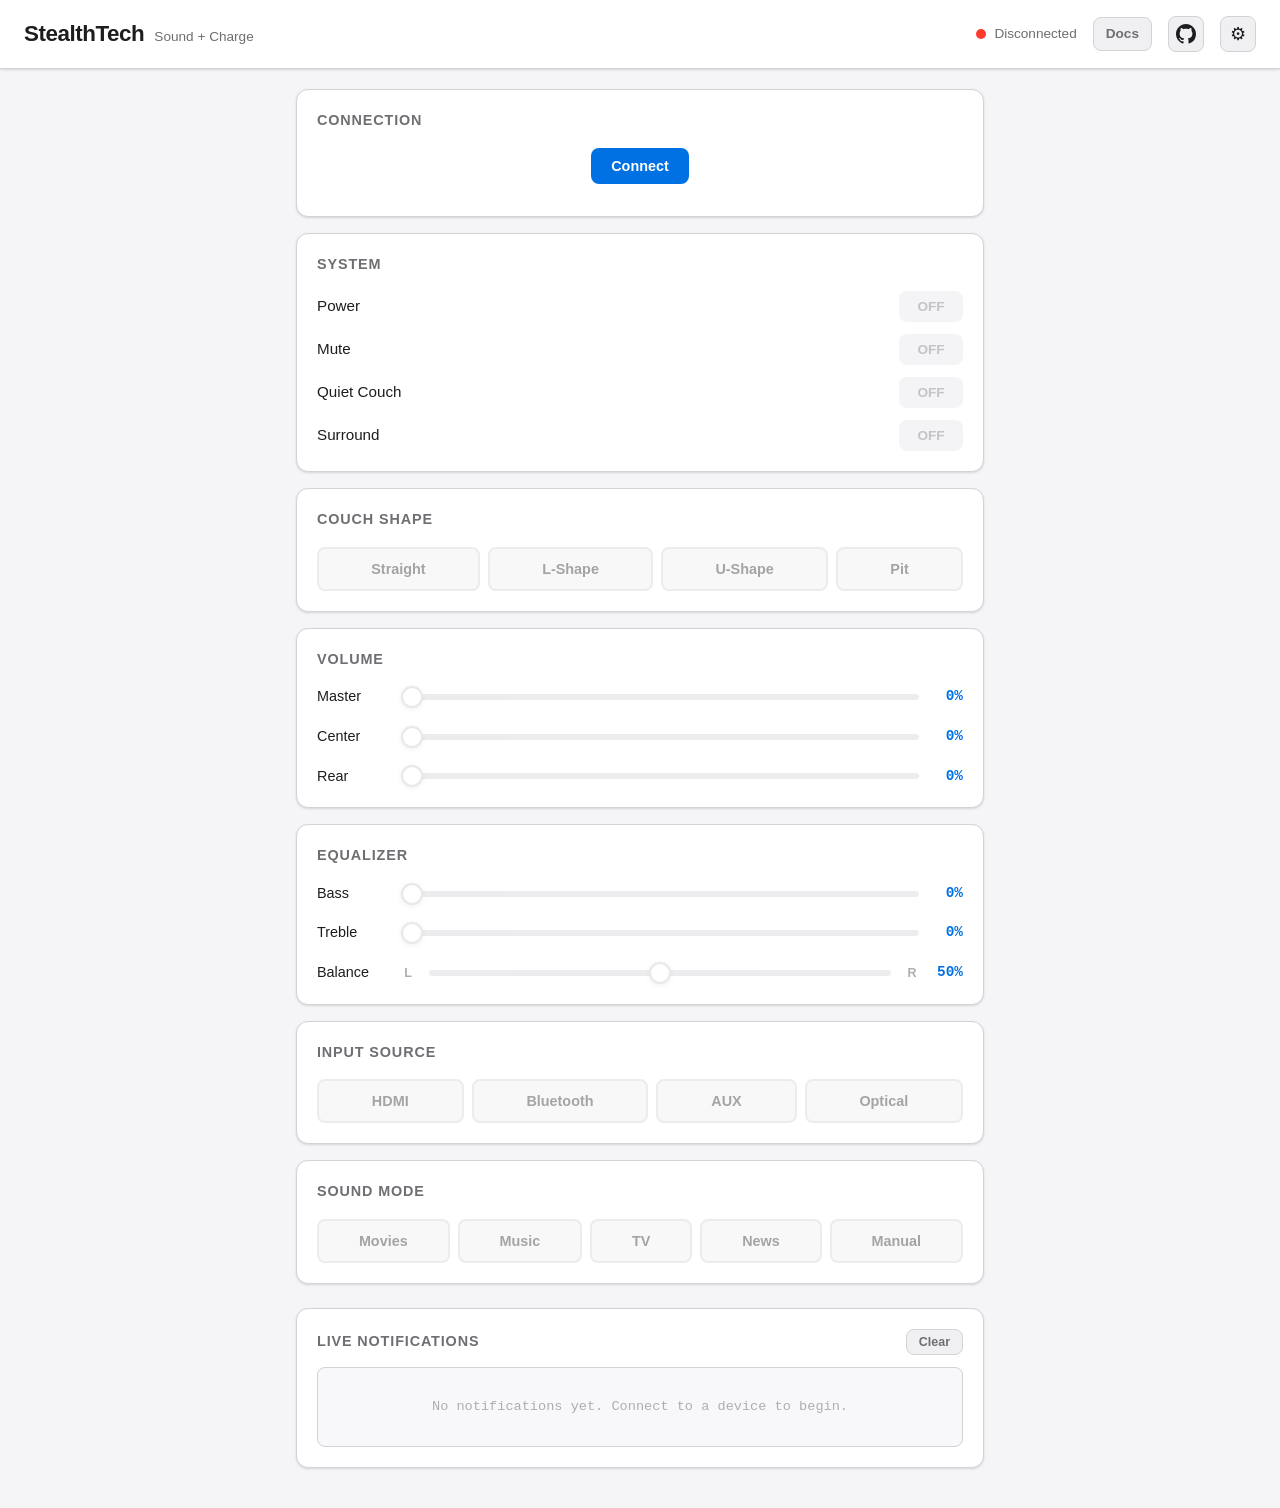
==== commit 0edf94ba: "Redesign connection card with state-driven UX The connection card is now a visual state machine with" ====
--- a/rust/cli/src/serve/static/standalone.html
+++ b/rust/cli/src/serve/static/standalone.html
@@ -68,7 +68,7 @@
 
     <main>
         <!-- Connection Panel -->
-        <section class="card connection-card" id="connection-panel">
+        <section class="card connection-card" id="connection-panel" data-state="disconnected">
             <h2>Connection</h2>
             <!-- No mode tabs — bluetooth only -->
             <div class="mode-tabs" style="display:none">
@@ -82,20 +82,27 @@
                 </div>
                 <div class="device-list" id="device-list"></div>
             </div>
+            <div class="compat-banner" id="compat-banner" style="display:none"></div>
             <div id="bluetooth-connection" class="connection-mode">
-                <div class="compat-banner" id="compat-banner" style="display:none"></div>
-                <div class="connection-controls">
+                <div class="connecting-indicator" id="connecting-indicator" style="display:none">
+                    <div class="spinner spinner-lg"></div>
+                    <span id="connecting-text">Connecting...</span>
+                </div>
+                <div class="connection-controls" id="connection-controls">
                     <button class="btn btn-primary" id="connect-btn">Connect</button>
                     <button class="btn btn-primary" id="reconnect-btn" style="display:none">Reconnect</button>
-                    <button class="btn btn-danger" id="bt-disconnect-btn" disabled>Disconnect</button>
-                </div>
-            </div>
-            <div id="firmware-info" class="device-list" style="display:none">
-                <div class="device-item">
-                    <div class="device-info">
-                        <span class="device-name" id="device-name">Firmware</span>
-                        <span class="device-address" id="firmware-version"></span>
+                </div>
+            </div>
+            <div id="connected-device" class="connected-device-panel" style="display:none">
+                <div class="device-identity">
+                    <div class="device-identity-icon">
+                        <svg width="24" height="24" viewBox="0 0 24 24" fill="none" stroke="currentColor" stroke-width="2" stroke-linecap="round" stroke-linejoin="round"><rect x="4" y="2" width="16" height="20" rx="2" ry="2"/><circle cx="12" cy="14" r="4"/><line x1="12" y1="6" x2="12.01" y2="6"/></svg>
                     </div>
+                    <div class="device-identity-info">
+                        <span class="device-identity-name" id="connected-device-name">Device</span>
+                        <span class="device-identity-firmware" id="connected-firmware-text"></span>
+                    </div>
+                    <button class="btn btn-danger btn-sm" id="bt-disconnect-btn">Disconnect</button>
                 </div>
             </div>
             <div class="firmware-update-banner" id="firmware-update-banner" style="display:none"></div>
--- a/rust/cli/src/serve/static/style.css
+++ b/rust/cli/src/serve/static/style.css
@@ -305,8 +305,91 @@
 }
 
 /* ---------- Connection Card ---------- */
+
+/* State-driven card border */
+.connection-card[data-state="connecting"] {
+    border-color: var(--warning);
+    box-shadow: 0 0 0 1px var(--warning), var(--shadow);
+}
+
+.connection-card[data-state="connected"] {
+    border-color: var(--success);
+    box-shadow: 0 0 0 1px var(--success), var(--shadow);
+}
+
+/* Connecting spinner */
+.connecting-indicator {
+    display: flex;
+    flex-direction: column;
+    align-items: center;
+    justify-content: center;
+    gap: 12px;
+    padding: 24px 16px;
+    color: var(--text-secondary);
+    font-size: 0.95rem;
+    font-weight: 500;
+}
+
+.spinner-lg {
+    width: 32px;
+    height: 32px;
+    border: 3px solid var(--border);
+    border-top-color: var(--warning);
+    border-radius: 50%;
+    animation: spin 0.8s linear infinite;
+}
+
+/* Connected device panel */
+.device-identity {
+    display: flex;
+    align-items: center;
+    gap: 12px;
+    padding: 12px 14px;
+    background: var(--bg-input);
+    border-radius: var(--radius-sm);
+    border: 1px solid var(--border);
+}
+
+.device-identity-icon {
+    flex-shrink: 0;
+    width: 40px;
+    height: 40px;
+    display: flex;
+    align-items: center;
+    justify-content: center;
+    background: rgba(52, 199, 89, 0.12);
+    color: var(--success);
+    border-radius: var(--radius-sm);
+}
+
+.device-identity-info {
+    flex: 1;
+    display: flex;
+    flex-direction: column;
+    min-width: 0;
+}
+
+.device-identity-name {
+    font-weight: 600;
+    font-size: 0.95rem;
+    color: var(--text-primary);
+    white-space: nowrap;
+    overflow: hidden;
+    text-overflow: ellipsis;
+}
+
+.device-identity-firmware {
+    font-size: 0.8rem;
+    color: var(--text-secondary);
+    font-family: "SF Mono", SFMono-Regular, Menlo, Monaco, Consolas, monospace;
+    white-space: nowrap;
+    overflow: hidden;
+    text-overflow: ellipsis;
+}
+
 .connection-controls {
     display: flex;
+    justify-content: center;
     gap: 10px;
     margin-bottom: 12px;
 }
@@ -406,6 +489,12 @@
 
 .btn-small:hover {
     background: var(--border);
+}
+
+.btn-sm {
+    padding: 6px 14px;
+    font-size: 0.82rem;
+    flex-shrink: 0;
 }
 
 /* ---------- Option Buttons (Input/Mode) ---------- */
@@ -758,6 +847,19 @@
     .connection-controls {
         flex-direction: column;
     }
+
+    .status-text {
+        display: none;
+    }
+
+    .device-identity {
+        flex-wrap: wrap;
+    }
+
+    .device-identity .btn {
+        width: 100%;
+        margin-top: 4px;
+    }
 }
 
 @media (max-width: 360px) {
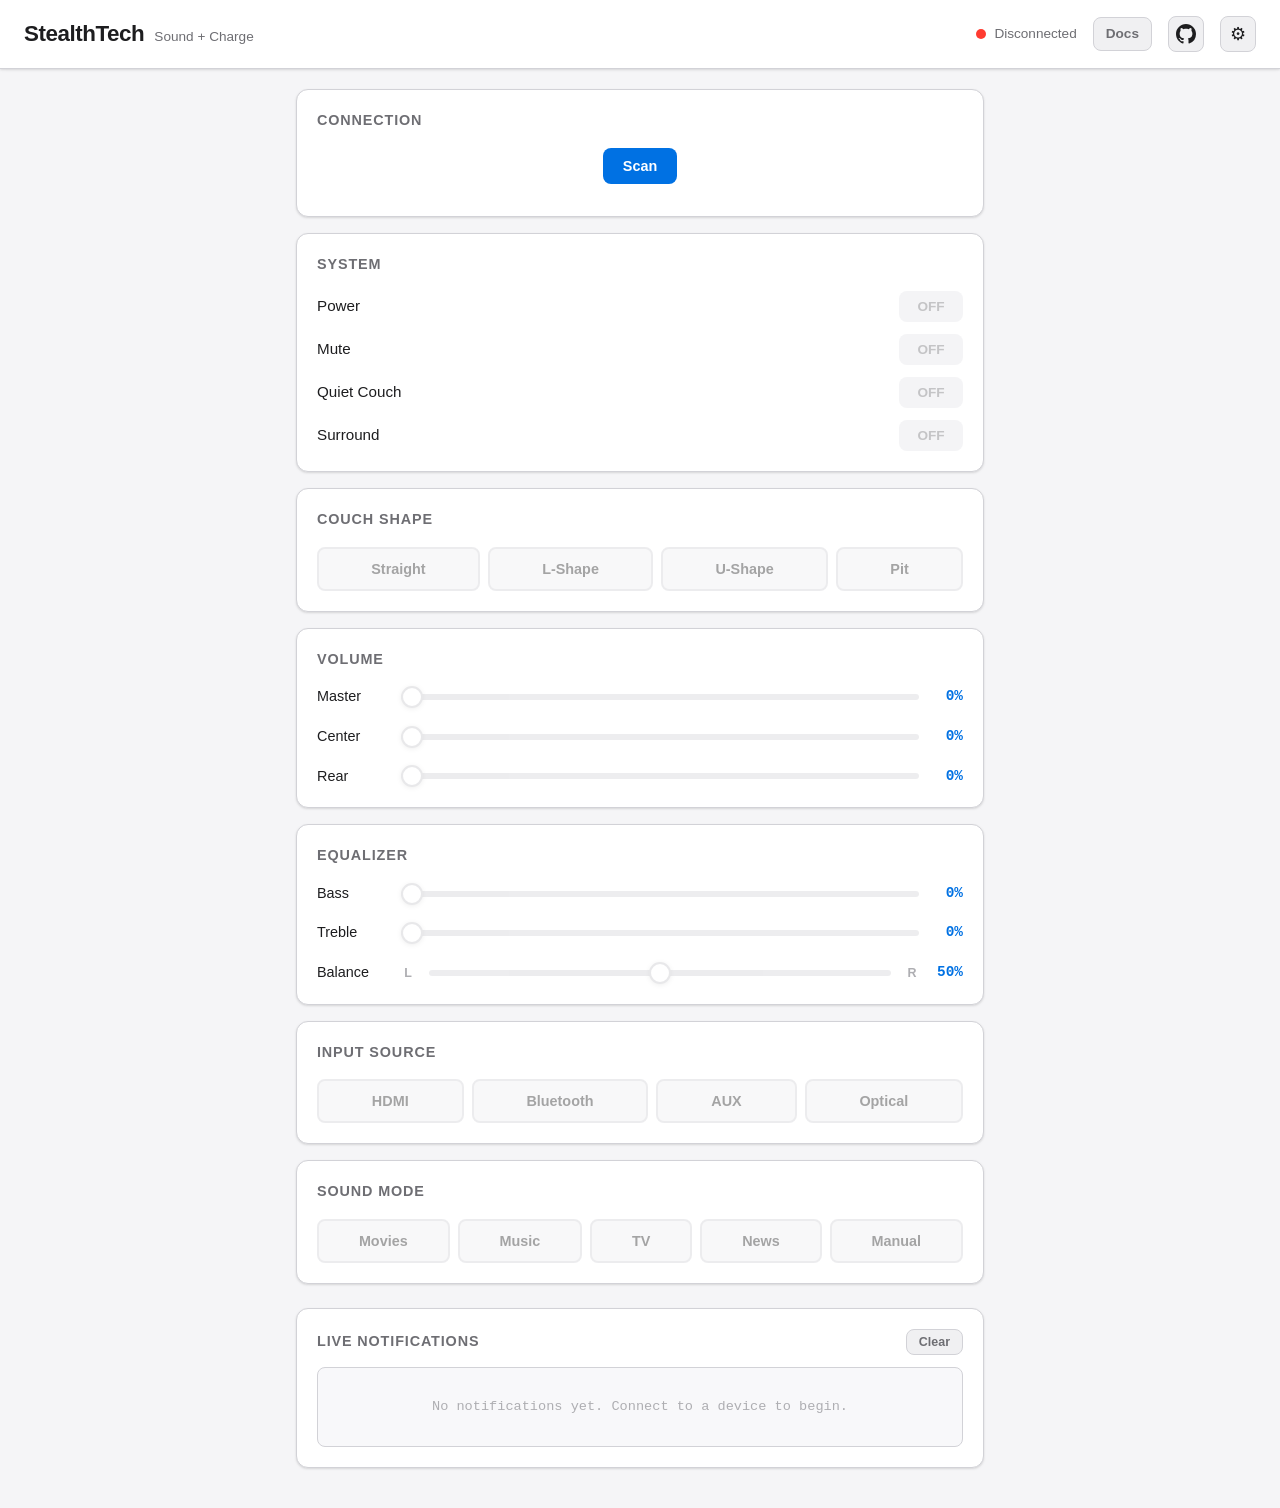
==== commit 90aaad73: "Hide firmware banner on disconnect and rename Connect to Scan Clear the firmware update banner when " ====
--- a/rust/cli/src/serve/static/standalone.html
+++ b/rust/cli/src/serve/static/standalone.html
@@ -89,7 +89,7 @@
                     <span id="connecting-text">Connecting...</span>
                 </div>
                 <div class="connection-controls" id="connection-controls">
-                    <button class="btn btn-primary" id="connect-btn">Connect</button>
+                    <button class="btn btn-primary" id="connect-btn">Scan</button>
                     <button class="btn btn-primary" id="reconnect-btn" style="display:none">Reconnect</button>
                 </div>
             </div>
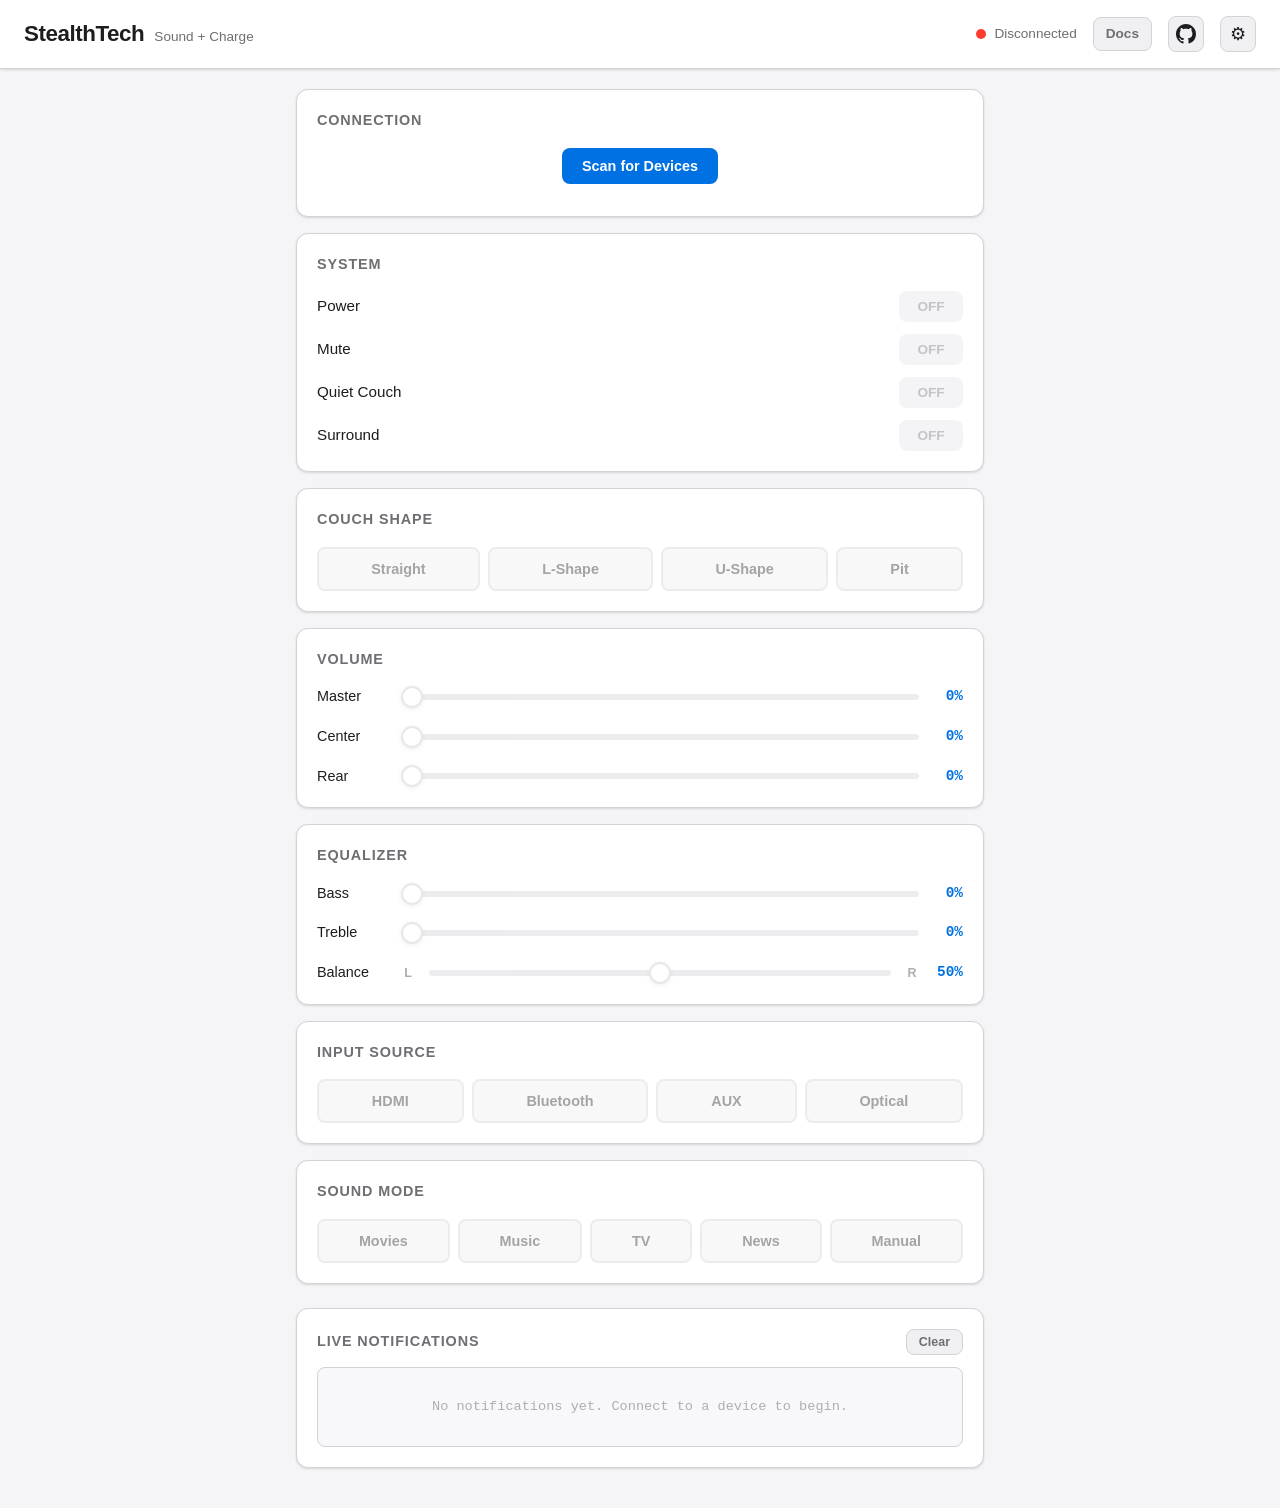
==== commit cada2c29: "Use "Scan for Devices" consistently on initial load Co-Authored-By: Claude Opus 4.6 <noreply@anthrop" ====
--- a/rust/cli/src/serve/static/standalone.html
+++ b/rust/cli/src/serve/static/standalone.html
@@ -89,7 +89,7 @@
                     <span id="connecting-text">Connecting...</span>
                 </div>
                 <div class="connection-controls" id="connection-controls">
-                    <button class="btn btn-primary" id="connect-btn">Scan</button>
+                    <button class="btn btn-primary" id="connect-btn">Scan for Devices</button>
                     <button class="btn btn-primary" id="reconnect-btn" style="display:none">Reconnect</button>
                 </div>
             </div>
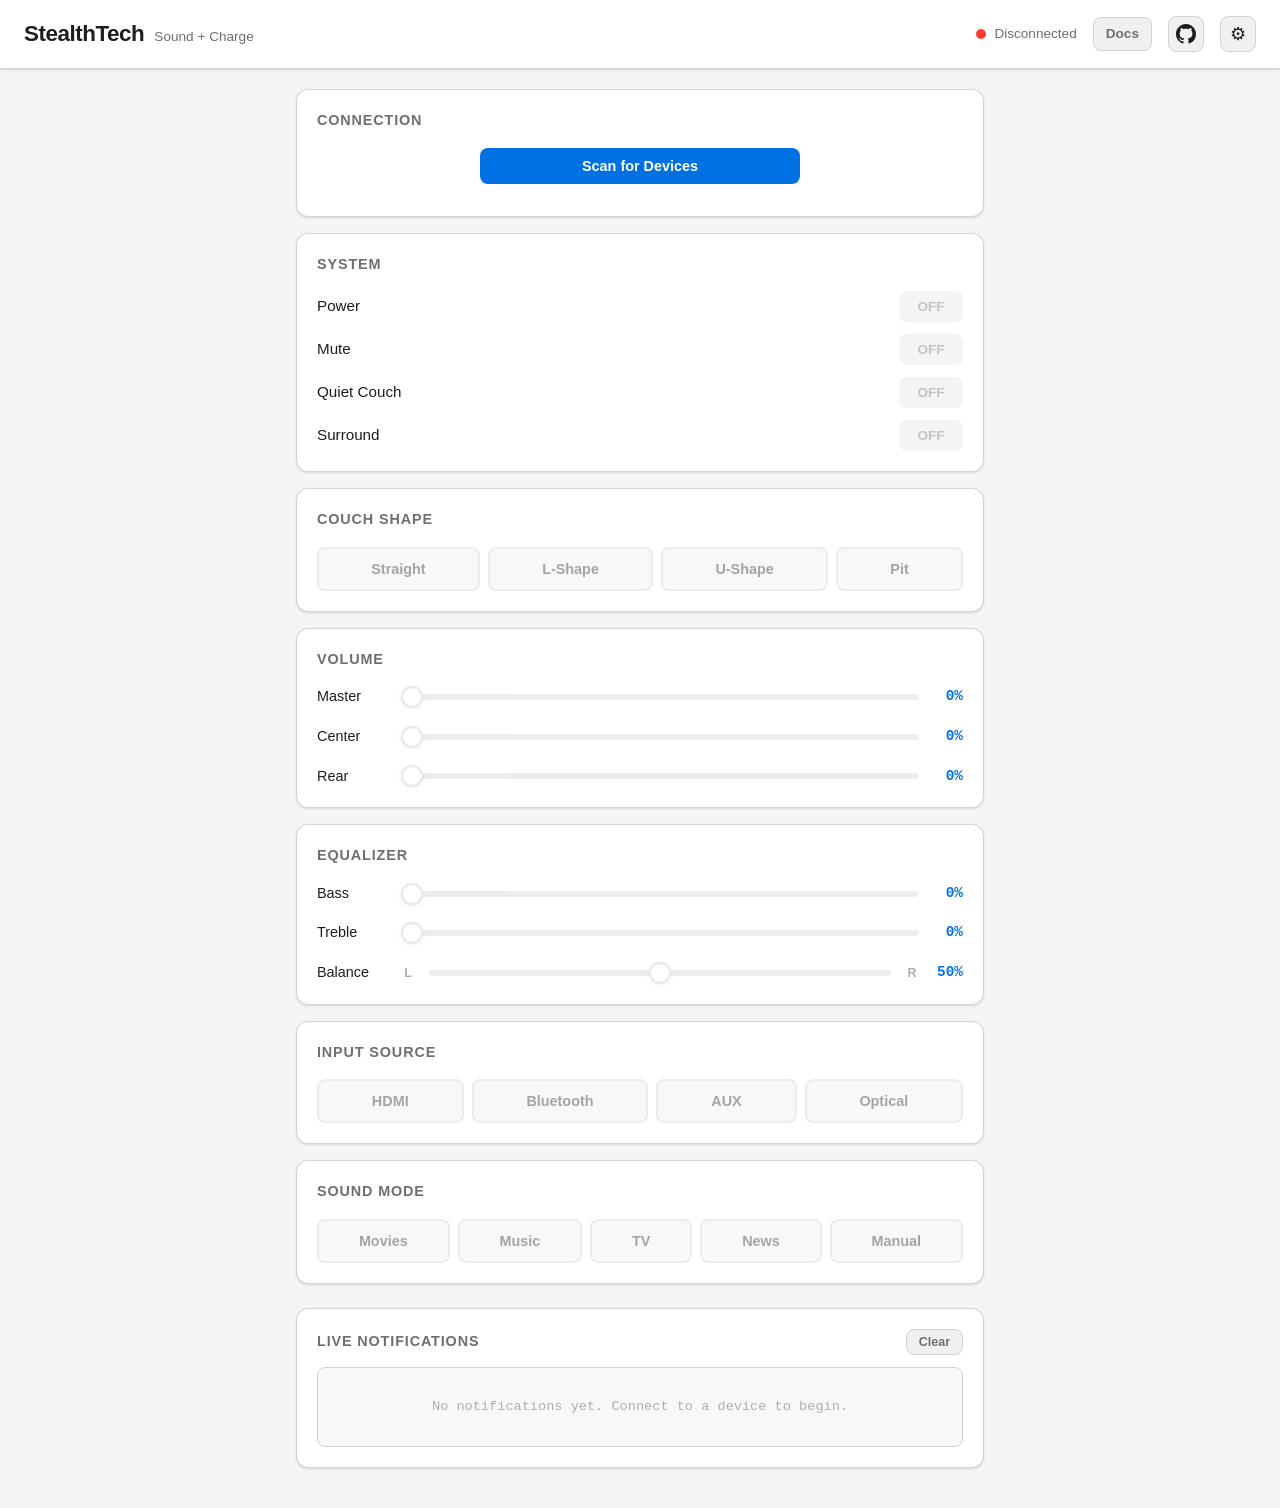
==== commit 39b2b431: "Stack scan and reconnect buttons with "or" divider When a previously paired device is available, the" ====
--- a/rust/cli/src/serve/static/standalone.html
+++ b/rust/cli/src/serve/static/standalone.html
@@ -90,7 +90,8 @@
                 </div>
                 <div class="connection-controls" id="connection-controls">
                     <button class="btn btn-primary" id="connect-btn">Scan for Devices</button>
-                    <button class="btn btn-primary" id="reconnect-btn" style="display:none">Reconnect</button>
+                    <div class="divider-or" id="divider-or" style="display:none"><span>or</span></div>
+                    <button class="btn btn-secondary" id="reconnect-btn" style="display:none">Reconnect</button>
                 </div>
             </div>
             <div id="connected-device" class="connected-device-panel" style="display:none">
--- a/rust/cli/src/serve/static/style.css
+++ b/rust/cli/src/serve/static/style.css
@@ -389,9 +389,49 @@
 
 .connection-controls {
     display: flex;
-    justify-content: center;
-    gap: 10px;
+    flex-direction: column;
+    align-items: center;
+    gap: 0;
     margin-bottom: 12px;
+}
+
+.connection-controls .btn {
+    width: 100%;
+    max-width: 320px;
+}
+
+.divider-or {
+    display: flex;
+    align-items: center;
+    width: 100%;
+    max-width: 320px;
+    margin: 12px 0;
+    color: var(--text-muted);
+    font-size: 0.8rem;
+    font-weight: 500;
+    text-transform: lowercase;
+}
+
+.divider-or::before,
+.divider-or::after {
+    content: "";
+    flex: 1;
+    height: 1px;
+    background: var(--border);
+}
+
+.divider-or span {
+    padding: 0 12px;
+}
+
+.btn-secondary {
+    background: var(--bg-input);
+    color: var(--text-primary);
+    border: 1px solid var(--border);
+}
+
+.btn-secondary:hover {
+    background: var(--border);
 }
 
 .device-list {
@@ -844,10 +884,6 @@
         font-size: 0.82rem;
     }
 
-    .connection-controls {
-        flex-direction: column;
-    }
-
     .status-text {
         display: none;
     }
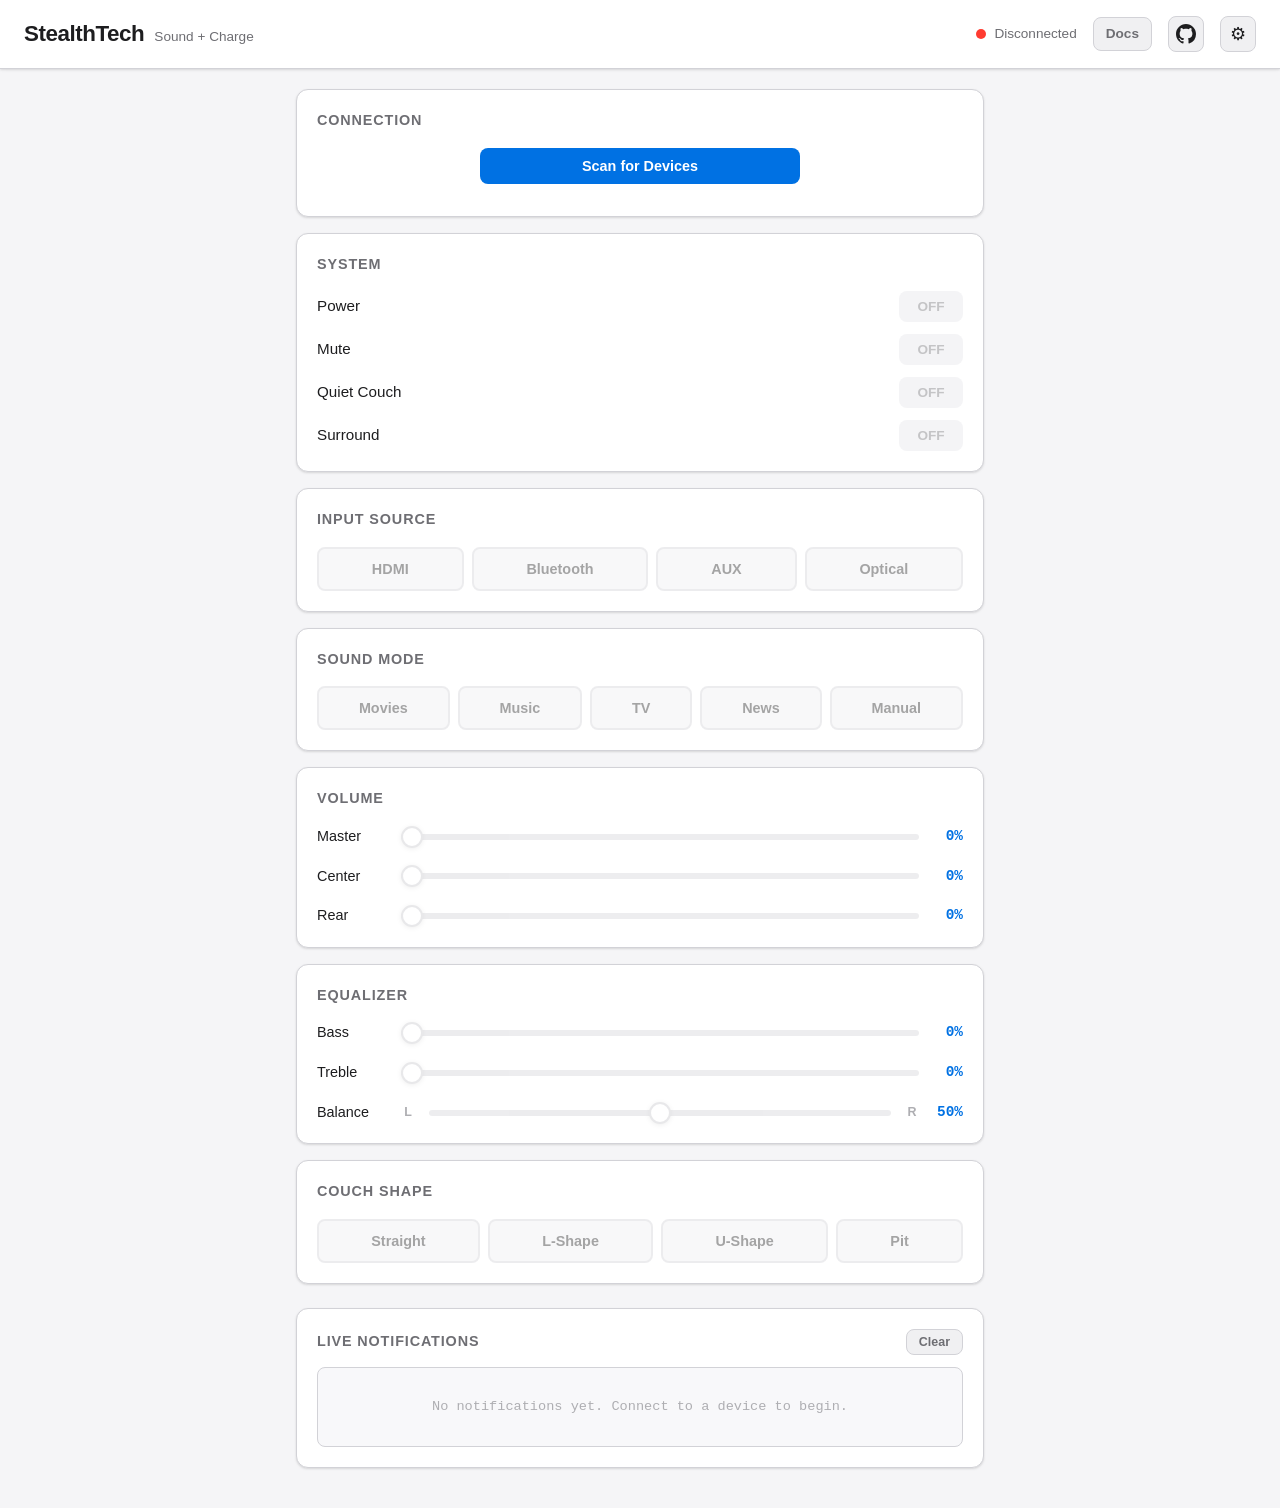
==== commit 2d94157e: "Reorder UI cards: input and sound mode above volume, couch shape last Co-Authored-By: Claude Opus 4." ====
--- a/rust/cli/src/serve/static/standalone.html
+++ b/rust/cli/src/serve/static/standalone.html
@@ -136,63 +136,6 @@
             </div>
         </section>
 
-        <!-- Couch Shape -->
-        <section class="card" id="shape-card">
-            <h2>Couch Shape</h2>
-            <div class="button-group">
-                <button class="btn btn-option" data-shape="straight">Straight</button>
-                <button class="btn btn-option" data-shape="lshape">L-Shape</button>
-                <button class="btn btn-option" data-shape="ushape">U-Shape</button>
-                <button class="btn btn-option" data-shape="pit">Pit</button>
-            </div>
-        </section>
-
-        <!-- Volume Controls -->
-        <section class="card" id="volume-card">
-            <h2>Volume</h2>
-            <div class="slider-group">
-                <div class="slider-row">
-                    <label for="volume-slider">Master</label>
-                    <input type="range" id="volume-slider" min="0" max="36" value="0" aria-label="Master volume">
-                    <span class="slider-value" id="volume-value">0%</span>
-                </div>
-                <div class="slider-row">
-                    <label for="center-volume-slider">Center</label>
-                    <input type="range" id="center-volume-slider" min="0" max="30" value="0" aria-label="Center volume">
-                    <span class="slider-value" id="center-volume-value">0%</span>
-                </div>
-                <div class="slider-row">
-                    <label for="rear-volume-slider">Rear</label>
-                    <input type="range" id="rear-volume-slider" min="0" max="30" value="0" aria-label="Rear volume">
-                    <span class="slider-value" id="rear-volume-value">0%</span>
-                </div>
-            </div>
-        </section>
-
-        <!-- EQ Controls -->
-        <section class="card" id="eq-card">
-            <h2>Equalizer</h2>
-            <div class="slider-group">
-                <div class="slider-row">
-                    <label for="bass-slider">Bass</label>
-                    <input type="range" id="bass-slider" min="0" max="20" value="0" aria-label="Bass level">
-                    <span class="slider-value" id="bass-value">0%</span>
-                </div>
-                <div class="slider-row">
-                    <label for="treble-slider">Treble</label>
-                    <input type="range" id="treble-slider" min="0" max="20" value="0" aria-label="Treble level">
-                    <span class="slider-value" id="treble-value">0%</span>
-                </div>
-                <div class="slider-row">
-                    <label for="balance-slider">Balance</label>
-                    <span class="slider-label-left">L</span>
-                    <input type="range" id="balance-slider" min="0" max="100" value="50" aria-label="Left/right balance">
-                    <span class="slider-label-right">R</span>
-                    <span class="slider-value" id="balance-value">50%</span>
-                </div>
-            </div>
-        </section>
-
         <!-- Input Source -->
         <section class="card" id="input-card">
             <h2>Input Source</h2>
@@ -226,6 +169,63 @@
             </div>
         </section>
 
+        <!-- Volume Controls -->
+        <section class="card" id="volume-card">
+            <h2>Volume</h2>
+            <div class="slider-group">
+                <div class="slider-row">
+                    <label for="volume-slider">Master</label>
+                    <input type="range" id="volume-slider" min="0" max="36" value="0" aria-label="Master volume">
+                    <span class="slider-value" id="volume-value">0%</span>
+                </div>
+                <div class="slider-row">
+                    <label for="center-volume-slider">Center</label>
+                    <input type="range" id="center-volume-slider" min="0" max="30" value="0" aria-label="Center volume">
+                    <span class="slider-value" id="center-volume-value">0%</span>
+                </div>
+                <div class="slider-row">
+                    <label for="rear-volume-slider">Rear</label>
+                    <input type="range" id="rear-volume-slider" min="0" max="30" value="0" aria-label="Rear volume">
+                    <span class="slider-value" id="rear-volume-value">0%</span>
+                </div>
+            </div>
+        </section>
+
+        <!-- EQ Controls -->
+        <section class="card" id="eq-card">
+            <h2>Equalizer</h2>
+            <div class="slider-group">
+                <div class="slider-row">
+                    <label for="bass-slider">Bass</label>
+                    <input type="range" id="bass-slider" min="0" max="20" value="0" aria-label="Bass level">
+                    <span class="slider-value" id="bass-value">0%</span>
+                </div>
+                <div class="slider-row">
+                    <label for="treble-slider">Treble</label>
+                    <input type="range" id="treble-slider" min="0" max="20" value="0" aria-label="Treble level">
+                    <span class="slider-value" id="treble-value">0%</span>
+                </div>
+                <div class="slider-row">
+                    <label for="balance-slider">Balance</label>
+                    <span class="slider-label-left">L</span>
+                    <input type="range" id="balance-slider" min="0" max="100" value="50" aria-label="Left/right balance">
+                    <span class="slider-label-right">R</span>
+                    <span class="slider-value" id="balance-value">50%</span>
+                </div>
+            </div>
+        </section>
+
+        <!-- Couch Shape -->
+        <section class="card" id="shape-card">
+            <h2>Couch Shape</h2>
+            <div class="button-group">
+                <button class="btn btn-option" data-shape="straight">Straight</button>
+                <button class="btn btn-option" data-shape="lshape">L-Shape</button>
+                <button class="btn btn-option" data-shape="ushape">U-Shape</button>
+                <button class="btn btn-option" data-shape="pit">Pit</button>
+            </div>
+        </section>
+
         <!-- Notification Log -->
         <section class="card log-card" id="log-card">
             <div class="log-header">
